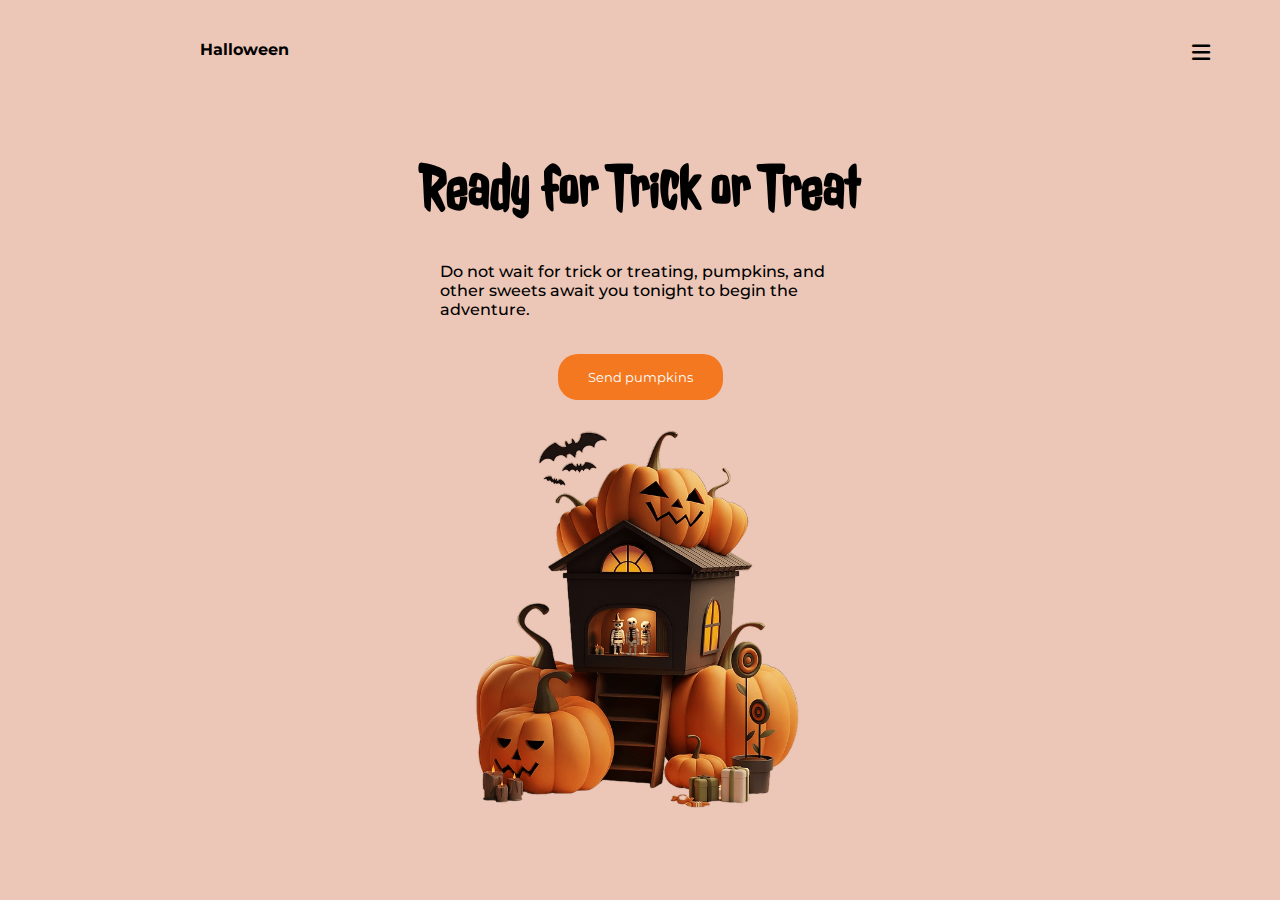
==== index.html @ 2e4664e1 "." ====
<!DOCTYPE html>
<html lang="pt-br">
<head>
    <meta charset="UTF-8">
    <meta name="viewport" content="width=device-width, initial-scale=1.0">
    <title>Tricky or Treat</title>
    <link rel="shortcut icon" href="responsive-halloween-website-4-main/responsive-halloween-website-4-main/assets/img/favicon.png" type="image/x-icon">

    <link rel="stylesheet" href="https://cdnjs.cloudflare.com/ajax/libs/font-awesome/6.7.2/css/all.min.css" integrity="sha512-Evv84Mr4kqVGRNSgIGL/F/aIDqQb7xQ2vcrdIwxfjThSH8CSR7PBEakCr51Ck+w+/U6swU2Im1vVX0SVk9ABhg==" crossorigin="anonymous" referrerpolicy="no-referrer" />
    <link rel="stylesheet" href="style.css">
</head>
<body>
    <section class="header">

        <div class="menu-open">
            <i class="fa-solid fa-bars"></i>
        </div>

        <div class="menu-close">
            <i class="fa-solid fa-times"></i>
        </div>
        <nav class="navbar">
            <h2 class="title">Halloween</h2>
            <ul class="header-list">
                <li class="nav-list">
                    <a href="#" class="nav-links">Home</a>
                </li>
                <li class="nav-list">
                    <a href="#" class="nav-links">Events</a>
                </li>
                <li class="nav-list">
                    <a href="#" class="nav-links">Visit us</a>
                </li>
                <li class="nav-list">
                    <a href="#" class="nav-links">Contact</a>
                </li>
            </ul>
        </nav>
    </section>

    <section class="main">
        <div class="container">
            <div class="principal">
                <h2 class="tit">Ready for Trick or Treat</h2>
                <p class="descricao">
                    Do not wait for trick or treating, pumpkins, and other sweets await you tonight to begin the adventure.
                </p>
                <button class="btn">
                    Send pumpkins
                </button>
            </div>

            <div class="image">
                <img src="responsive-halloween-website-4-main/responsive-halloween-website-4-main/assets/img/pumpkin-1.png" alt="abobora" class="imagem">
            </div>
        </div>
    </section>
</body>
</html>
---- style.css ----
@import url("https://fonts.googleapis.com/css2?family=Jolly+Lodger&family=Montserrat:wght@100..900&display=swap");

ul {
    list-style: none;
}

a {
    text-decoration: none;
}

.menu-open, .menu-close {
    display: none;
    font-size: 1.1em;
}

* {
    box-sizing: border-box;
    margin: 0;
    padding: 0;
    font-family: "Montserrat", sans-serif;
}

body {
    background-color: hsl(18, 58%, 82%);
}

.navbar {
    display: flex;
    justify-content: space-between;
    padding: 20px;
}

.header-list {
    display: flex;
    gap: 70px;
    padding: 20px 180px;
}

.nav-links {
    color: black;
    font-weight: 600;
    transition: 0.3s ease;
}

.nav-links:hover {
    color:  hsl(25, 90%, 54%);
}

.title {
    cursor: pointer;
    font-size: 1em;
    padding: 20px 180px;
}

.imagem {
    width: 600px;
}

.container {
    display: flex;
    justify-content: center;
    align-items: center;
    padding: 50px;
}

.principal {
    min-width: 700px;
}

.tit {
    font-family: "Jolly Lodger", system-ui;
    font-size: 7em;
    max-width: 450px;
    margin-bottom: 35px;
}

.descricao {
    font-size: 1.2em;
    font-weight: 500;
    max-width: 400px;
    margin-bottom: 35px;
}

.btn {
    background-color: hsl(25, 90%, 54%);
    color: white;
    padding: 15px 30px;
    border: none;
    cursor: pointer;
    transition: 0.3s ease;
    border-radius: 20px;
}

.btn:hover {
    background-color: hsl(25, 50%, 50%);
}


@media screen and (max-width: 1298px) {
    .container {
        display: flex;
        flex-direction: column;
        justify-content: center;
        align-items: center;
    }

    .tit {
        font-size: 4em;
    }

    .descricao {
        font-size: 1em;
    }

    .principal {
        display: flex;
        flex-direction: column;
        justify-content: center;
        align-items: center;
        margin-bottom: 30px;
    }

    .imagem {
        width: 30%;
    }

    .image {
        display: flex;
        justify-content: center;
    }

    .nav-links {
        display: none;
    }

    .menu-open {
        display: block;
        position: absolute;
        top: 10px;
        right: 10px;
        padding: 30px 60px;
        font-size: 1.3em;
        cursor: pointer;
    }
}
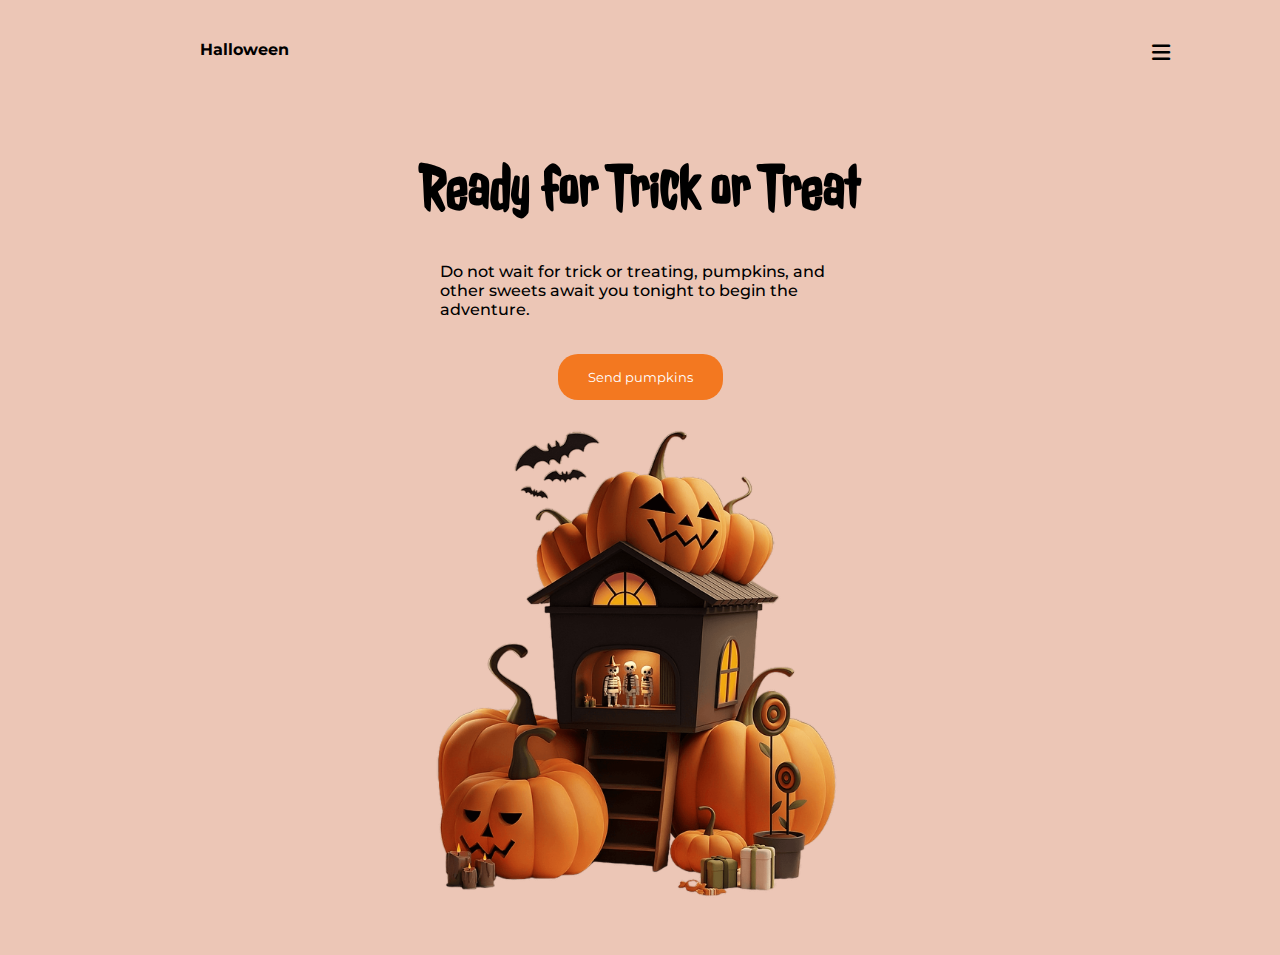
==== commit 14f990aa: "." ====
--- a/index.html
+++ b/index.html
@@ -12,12 +12,12 @@
 <body>
     <section class="header">
 
-        <div class="menu-open">
-            <i class="fa-solid fa-bars"></i>
+        <div class="menu-open" onclick="entrar()">
+            <i class="fa-solid fa-bars entrar"></i>
         </div>
 
-        <div class="menu-close">
-            <i class="fa-solid fa-times"></i>
+        <div class="menu-close" onclick="sair()">
+            <i class="fa-solid fa-times sair"></i>
         </div>
         <nav class="navbar">
             <h2 class="title">Halloween</h2>
@@ -55,5 +55,7 @@
             </div>
         </div>
     </section>
+
+    <script src="scripts.js"></script>
 </body>
 </html>--- a/style.css
+++ b/style.css
@@ -121,7 +121,7 @@
     }
 
     .imagem {
-        width: 30%;
+        max-width: 70%;
     }
 
     .image {
@@ -130,7 +130,16 @@
     }
 
     .nav-links {
+        display: block;
+        flex-direction: column;
+        position: absolute;
+        color: white;
+        padding: 20px;
+    }
+
+    .header-list {
         display: none;
+        flex-direction: column;
     }
 
     .menu-open {
@@ -138,8 +147,39 @@
         position: absolute;
         top: 10px;
         right: 10px;
-        padding: 30px 60px;
+        padding: 30px 100px;
         font-size: 1.3em;
         cursor: pointer;
     }
+
+    .menu-close {
+        display: none;
+        position: absolute;
+        top: 0;
+        right: 0;
+        min-height: 150vh;
+        background-color: hsl(25, 90%, 54%);
+        padding: 30px 100px;
+    } 
+
+    .sair {
+        cursor: pointer;
+        position: absolute;
+        right: 5px;
+        padding: 10px;
+    }
+
+    .nav-links:hover {
+        color: black;
+    }
 }
+
+@media screen and (max-width: 848px) {
+    body {
+        overflow-x: hidden;
+    }
+}
+
+@media screen and (max-width: 800px) {
+    
+}